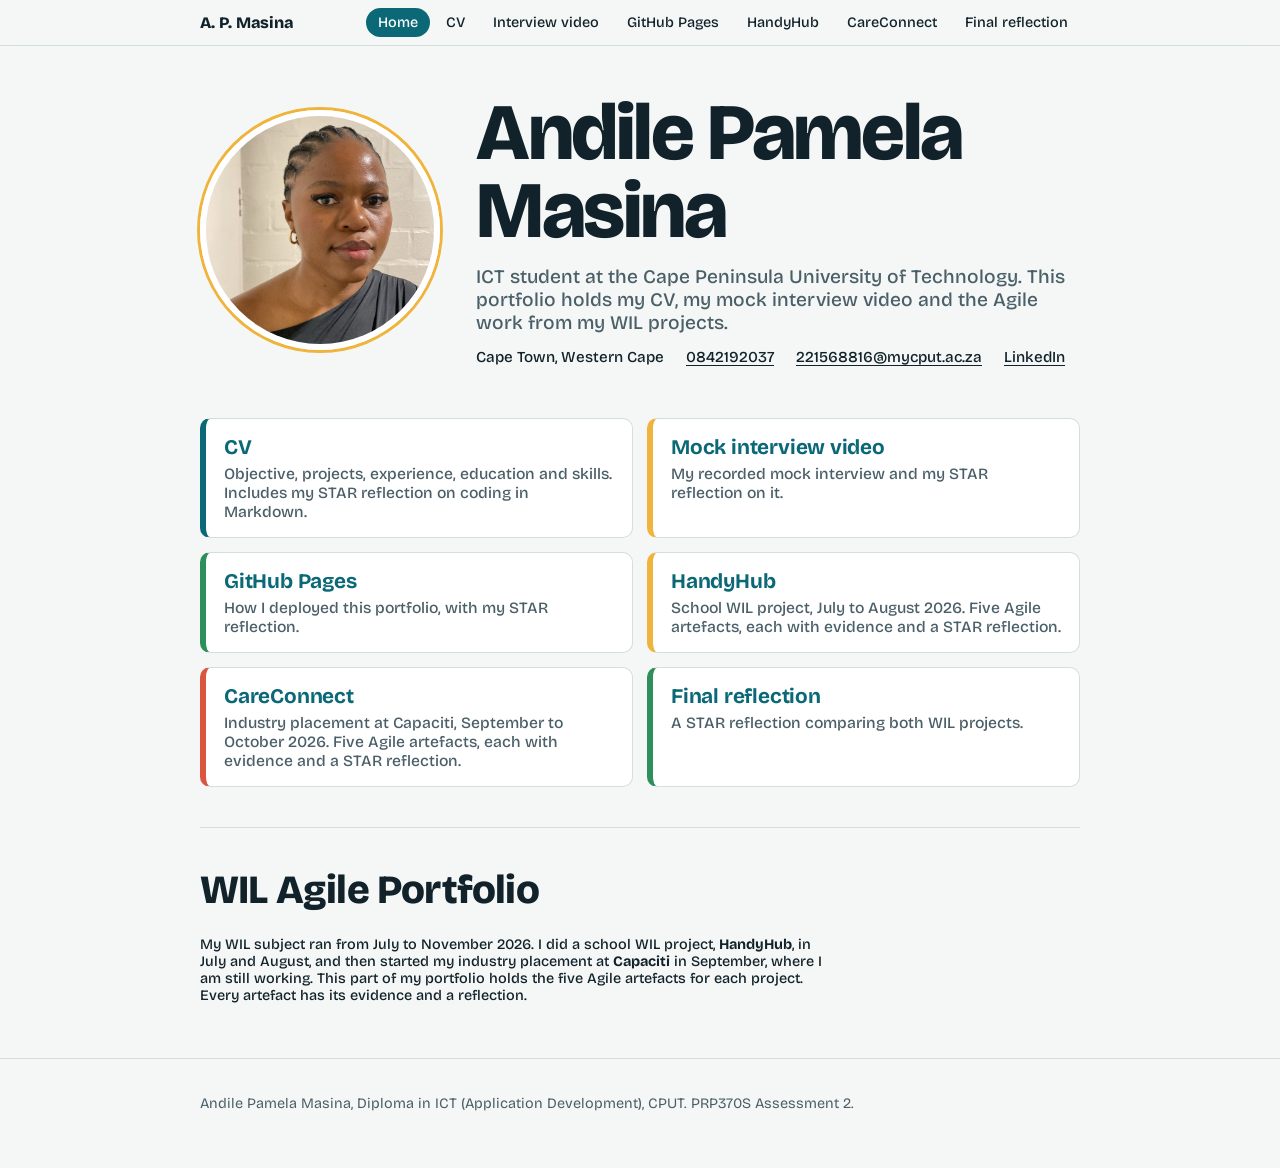
==== index.html @ 5dd475a3 "Add files via upload" ====
<!doctype html>
<html lang="en"><head><meta charset="utf-8"><meta name="viewport" content="width=device-width, initial-scale=1">
<title>Home | Andile Pamela Masina</title>
<meta name="description" content="Digital portfolio of Andile Pamela Masina, ICT student at CPUT.">
<link rel="preconnect" href="https://fonts.googleapis.com"><link rel="preconnect" href="https://fonts.gstatic.com" crossorigin>
<link href="https://fonts.googleapis.com/css2?family=Bricolage+Grotesque:opsz,wght@12..96,500;12..96,700;12..96,800&family=Source+Serif+4:ital,opsz,wght@0,8..60,400;0,8..60,600;1,8..60,400&display=swap" rel="stylesheet">
<link rel="stylesheet" href="style.css"></head>
<body id="top" class="home">
<nav class="nav" aria-label="Pages"><div class="wrap"><strong>A. P. Masina</strong><a href="index.html" aria-current="page">Home</a><a href="cv.html">CV</a><a href="interview.html">Interview video</a><a href="github-pages.html">GitHub Pages</a><a href="handyhub.html">HandyHub</a><a href="careconnect.html">CareConnect</a><a href="reflection.html">Final reflection</a></div></nav>
<header class="hero"><div class="wrap herogrid">
<img class="me" src="photo.jpg" alt="Andile Pamela Masina" width="320" height="320">
<div><h1>Andile Pamela Masina</h1>
<p class="lede">ICT student at the Cape Peninsula University of Technology. This portfolio holds my CV, my mock interview video and the Agile work from my WIL projects.</p>
<div class="contact"><span>Cape Town, Western Cape</span><a href="tel:0842192037">0842192037</a><a href="mailto:221568816@mycput.ac.za">221568816@mycput.ac.za</a><a href="https://www.linkedin.com/in/andile-masina-a099ba220">LinkedIn</a></div></div></div></header>
<main class="wrap"><section class="block"><h2 class="sr">Pages</h2><div class="pgrid"><a class="pcard " href="cv.html"><h2>CV</h2><p>Objective, projects, experience, education and skills. Includes my STAR reflection on coding in Markdown.</p></a><a class="pcard amber" href="interview.html"><h2>Mock interview video</h2><p>My recorded mock interview and my STAR reflection on it.</p></a><a class="pcard green" href="github-pages.html"><h2>GitHub Pages</h2><p>How I deployed this portfolio, with my STAR reflection.</p></a><a class="pcard amber" href="handyhub.html"><h2>HandyHub</h2><p>School WIL project, July to August 2026. Five Agile artefacts, each with evidence and a STAR reflection.</p></a><a class="pcard coral" href="careconnect.html"><h2>CareConnect</h2><p>Industry placement at Capaciti, September to October 2026. Five Agile artefacts, each with evidence and a STAR reflection.</p></a><a class="pcard green" href="reflection.html"><h2>Final reflection</h2><p>A STAR reflection comparing both WIL projects.</p></a></div></section>
<section class="block"><h1 id="wil-agile-portfolio">WIL Agile Portfolio</h1>
<p>My WIL subject ran from July to November 2026. I did a school WIL project, <strong>HandyHub</strong>, in July and August, and then started my industry placement at <strong>Capaciti</strong> in September, where I am still working. This part of my portfolio holds the five Agile artefacts for each project. Every artefact has its evidence and a reflection.</p>
</section></main>
<footer class="foot"><div class="wrap">Andile Pamela Masina, Diploma in ICT (Application Development), CPUT. PRP370S Assessment 2.</div></footer>
</body></html>
---- style.css ----
:root{
  --paper:#f4f7f6; --card:#ffffff; --ink:#12222a; --muted:#4b5f68; --line:#d3dedf;
  --teal:#0b6877; --teal-soft:#e0f0f2; --amber:#f0b43c; --coral:#d9573f; --green:#2f8f5b;
  --head:"Bricolage Grotesque", "Segoe UI", system-ui, sans-serif;
  --body:"Source Serif 4", Georgia, "Times New Roman", serif;
  --r:10px;
}
@media (prefers-color-scheme: dark){
  :root:not([data-theme="light"]){
    --paper:#0d191e; --card:#14252c; --ink:#e7f0f0; --muted:#9fb5bb; --line:#27414a;
    --teal:#5cc3d3; --teal-soft:#16343b; --amber:#f2c05a; --coral:#ef806b; --green:#58c28a;
  }
}
*{box-sizing:border-box}
html{scroll-behavior:smooth;scroll-padding-top:70px}
@media (prefers-reduced-motion: reduce){html{scroll-behavior:auto}}
body{margin:0;background:var(--paper);color:var(--ink);font:400 1.0625rem/1.7 var(--body);-webkit-text-size-adjust:100%}
a{color:var(--teal);text-underline-offset:3px}
a:hover{text-decoration-thickness:2px}
:focus-visible{outline:3px solid var(--amber);outline-offset:2px;border-radius:3px}
img,video{max-width:100%;height:auto}
.wrap{width:min(100% - 32px, 880px);margin-inline:auto}

/* nav */
.nav{position:sticky;top:0;z-index:10;background:color-mix(in srgb,var(--paper) 92%,transparent);backdrop-filter:blur(8px);border-bottom:1px solid var(--line)}
.nav .wrap{display:flex;gap:4px;align-items:center;overflow-x:auto;padding:8px 0;scrollbar-width:none}
.nav .wrap::-webkit-scrollbar{display:none}
.nav strong{font:800 1rem var(--head);margin-right:auto;white-space:nowrap;padding-right:16px}
.nav a{font:500 .9rem var(--head);color:var(--ink);text-decoration:none;padding:6px 12px;border-radius:999px;white-space:nowrap}
.nav a:hover{background:var(--teal-soft)}

/* hero */
.hero{padding:56px 0 40px}
.hero h1{font:800 clamp(2.6rem,8vw,5rem)/.98 var(--head);letter-spacing:-.03em;margin:0 0 14px}
.hero .lede{font-size:1.2rem;max-width:34em;color:var(--muted);margin:0 0 6px}
.contact{display:flex;flex-wrap:wrap;gap:6px 22px;font:500 .95rem var(--head);margin:14px 0 36px}
.contact a{color:var(--ink)}
.board{display:grid;grid-template-columns:repeat(3,1fr);gap:12px;align-items:start}
.list{background:var(--teal-soft);border-radius:var(--r);padding:10px;display:grid;gap:8px}
.list h2{font:700 .95rem var(--head);margin:2px 4px 2px;color:var(--ink)}
.card{display:block;background:var(--card);border:1px solid var(--line);border-left:5px solid var(--teal);border-radius:7px;padding:10px 12px;text-decoration:none;color:var(--ink);font:500 .98rem/1.35 var(--head);box-shadow:0 1px 0 rgba(0,0,0,.04)}
.card small{display:block;font:400 .85rem var(--body);color:var(--muted);margin-top:2px}
.card:hover{border-color:var(--teal);transform:translateY(-2px);transition:transform .15s}
.card.amber{border-left-color:var(--amber)} .card.coral{border-left-color:var(--coral)} .card.green{border-left-color:var(--green)}
@media (prefers-reduced-motion: reduce){.card:hover{transform:none}}
@media (max-width:700px){.board{grid-template-columns:1fr}}
.banner img{width:100%;border-radius:var(--r);border:1px solid var(--line);display:block;margin:28px 0 0}

/* blocks */
.block{padding:40px 0;border-top:1px solid var(--line)}
.block h1{font:800 clamp(1.8rem,5vw,2.5rem)/1.1 var(--head);letter-spacing:-.02em;margin:0 0 .6em}
.block h2{font:700 clamp(1.4rem,4vw,1.8rem)/1.2 var(--head);letter-spacing:-.01em;margin:1.6em 0 .5em}
.block h2:first-child,.block h1:first-child{margin-top:0}
.block h3{font:700 1.25rem/1.25 var(--head);margin:1.5em 0 .5em}
.block h4{font:700 1.05rem var(--head)}
p{margin:0 0 1em;max-width:70ch}
ul,ol{max-width:70ch;padding-left:1.4em}
li{margin:.25em 0}
hr{display:none}
ul:has(input[type=checkbox]){list-style:none;padding:0;display:flex;flex-wrap:wrap;gap:8px}
ul:has(input[type=checkbox]) li{background:var(--teal-soft);border-radius:999px;padding:3px 14px;font:500 .95rem var(--head);margin:0}
ul:has(input[type=checkbox]) input{display:none}
.profile ul:not(:has(input)) ul{margin:.2em 0}

/* tables */
.tablewrap{overflow-x:auto;margin:1em 0 1.4em;border:1px solid var(--line);border-radius:var(--r);background:var(--card)}
table{border-collapse:collapse;width:100%;font:400 .95rem/1.5 var(--body)}
th,td{padding:10px 14px;text-align:left;vertical-align:top;border-bottom:1px solid var(--line)}
tr:last-child td{border-bottom:0}
thead th{font:700 .9rem var(--head);background:var(--teal-soft);color:var(--ink);position:sticky;left:0}
tbody tr:nth-child(even){background:transparent}
td:first-child{min-width:7em}
.wil-intro .tablewrap td a{font-weight:600}

/* project artefacts as board cards */
.project>h2{background:var(--teal);color:#fff;padding:18px 22px;border-radius:var(--r);margin:0 0 20px}
:root[data-theme="dark"] .project>h2{color:#0d191e}
@media (prefers-color-scheme: dark){:root:not([data-theme="light"]) .project>h2{color:#0d191e}}
#careconnect-section>h2{background:var(--coral)}
.artefact{background:var(--card);border:1px solid var(--line);border-top:6px solid var(--amber);border-radius:var(--r);padding:8px 24px 18px;margin:22px 0}
#careconnect-section .artefact{border-top-color:var(--coral)}
.artefact h3{margin-top:.9em}
.artefact .tablewrap{background:var(--paper)}
.artefact p>a[href="#wil-agile-portfolio"]{font:500 .85rem var(--head);float:none;display:inline-block;margin-top:4px}
@media (max-width:600px){.artefact{padding:4px 14px 14px}}
.artefact img{border:1px solid var(--line);border-radius:7px;display:block;margin:10px 0}
.artefact strong:first-child{font-family:var(--head)}

.divider{margin:28px 0 0;text-align:center}
.divider span{display:inline-block;font:700 .95rem var(--head);background:var(--amber);color:#1a1a1a;padding:6px 18px;border-radius:999px}
video{width:100%;max-width:640px;border-radius:var(--r);background:#000}
.foot{padding:36px 0 56px;color:var(--muted);font:400 .9rem var(--head);border-top:1px solid var(--line)}
@media print{.nav{display:none}.block{break-inside:auto}}

/* multi-page additions */
.nav a[aria-current=page]{background:var(--teal);color:#fff}
@media (prefers-color-scheme: dark){:root:not([data-theme="light"]) .nav a[aria-current=page]{color:#0d191e}}
.sr{position:absolute;width:1px;height:1px;overflow:hidden;clip:rect(0 0 0 0)}
.herogrid{display:grid;grid-template-columns:240px 1fr;gap:36px;align-items:center}
.me{width:240px;height:240px;object-fit:cover;border-radius:50%;border:6px solid var(--card);box-shadow:0 0 0 3px var(--amber);display:block}
.hero{padding:48px 0 12px}
.hero .contact{margin:14px 0 0}
@media (max-width:700px){.herogrid{grid-template-columns:1fr;justify-items:start;gap:20px}.me{width:160px;height:160px}}
.pgrid{display:grid;grid-template-columns:repeat(2,1fr);gap:14px}
@media (max-width:700px){.pgrid{grid-template-columns:1fr}}
.pcard{display:block;background:var(--card);border:1px solid var(--line);border-left:6px solid var(--teal);border-radius:var(--r);padding:16px 18px;text-decoration:none;color:var(--ink)}
.pcard h2{font:700 1.3rem var(--head);margin:0 0 4px;color:var(--teal)}
.pcard p{margin:0;font-size:.98rem;color:var(--muted)}
.pcard:hover{border-color:var(--teal);box-shadow:0 2px 10px rgba(0,0,0,.08)}
.pcard.amber{border-left-color:var(--amber)} .pcard.coral{border-left-color:var(--coral)} .pcard.green{border-left-color:var(--green)}
.block.project{border-top:0}
.pagehead{padding:36px 0 8px}
.pagehead h1{font:800 clamp(2rem,6vw,3.2rem)/1.05 var(--head);letter-spacing:-.025em;margin:10px 0 8px}
.pagehead .lede{color:var(--muted);margin:0}
.home{font:500 .9rem var(--head)}
.block:first-of-type{border-top:0}
.cc .artefact{border-top-color:var(--coral)}
.artefact{scroll-margin-top:70px}
.cc>h2{background:var(--coral)}
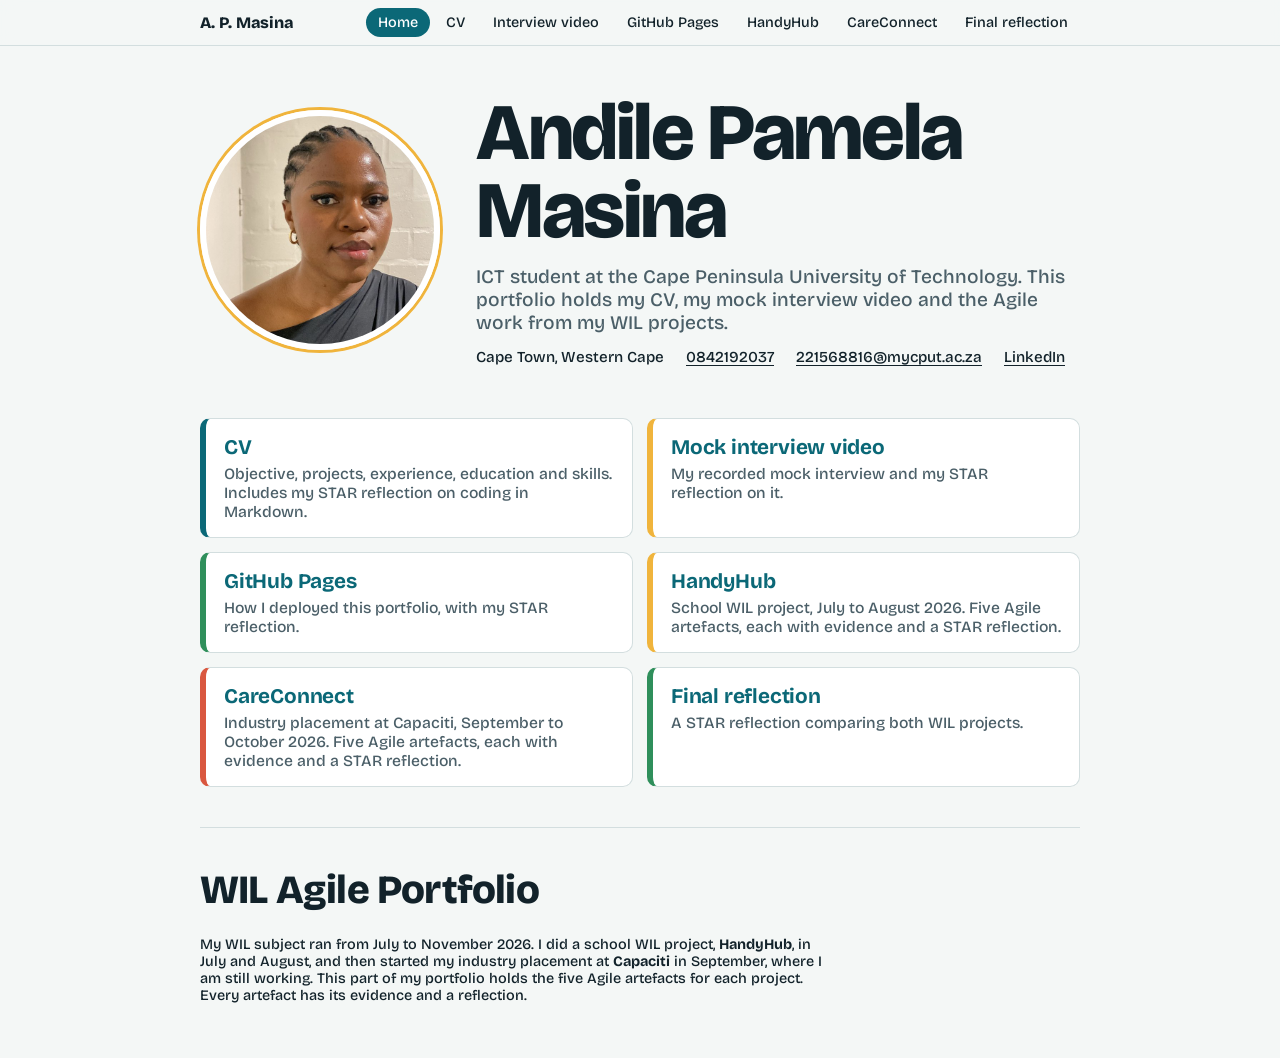
==== commit 806c9cd4: "Add files via upload" ====
--- a/index.html
+++ b/index.html
@@ -16,5 +16,4 @@
 <section class="block"><h1 id="wil-agile-portfolio">WIL Agile Portfolio</h1>
 <p>My WIL subject ran from July to November 2026. I did a school WIL project, <strong>HandyHub</strong>, in July and August, and then started my industry placement at <strong>Capaciti</strong> in September, where I am still working. This part of my portfolio holds the five Agile artefacts for each project. Every artefact has its evidence and a reflection.</p>
 </section></main>
-<footer class="foot"><div class="wrap">Andile Pamela Masina, Diploma in ICT (Application Development), CPUT. PRP370S Assessment 2.</div></footer>
 </body></html>
